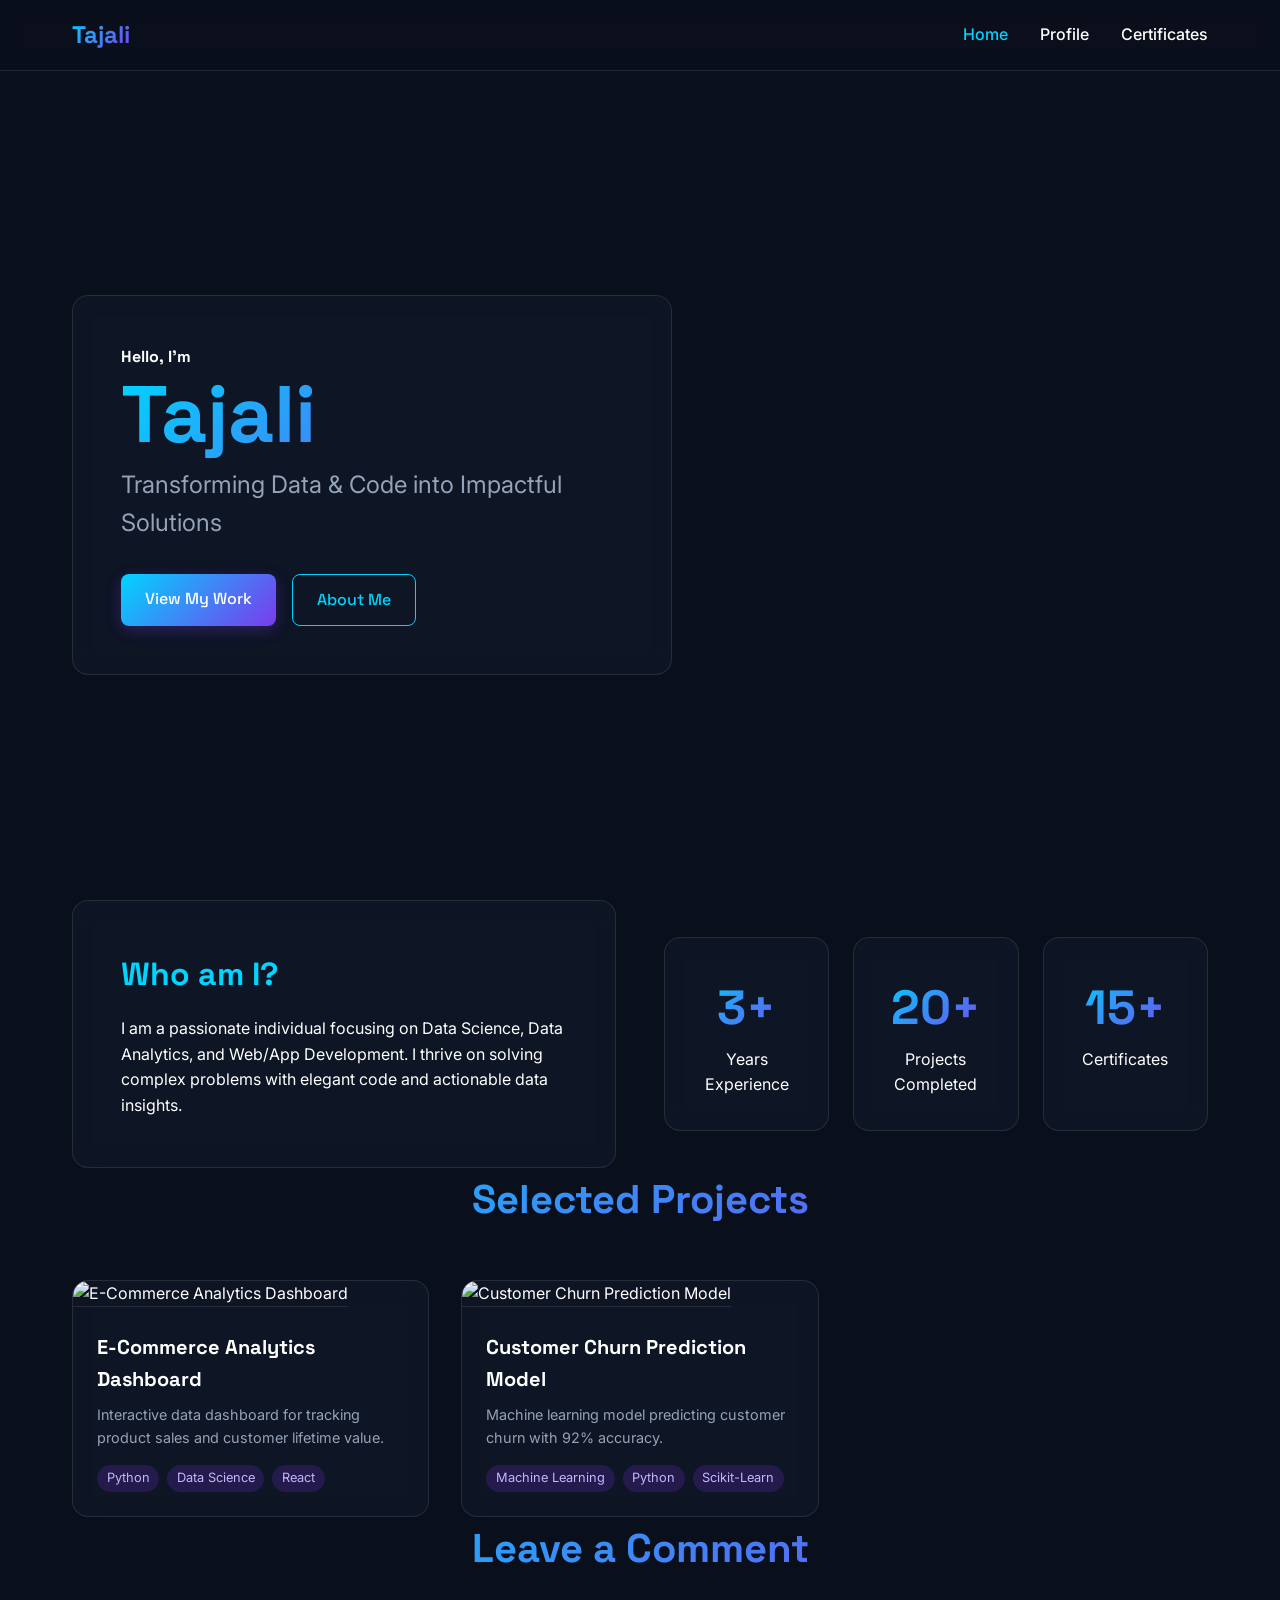
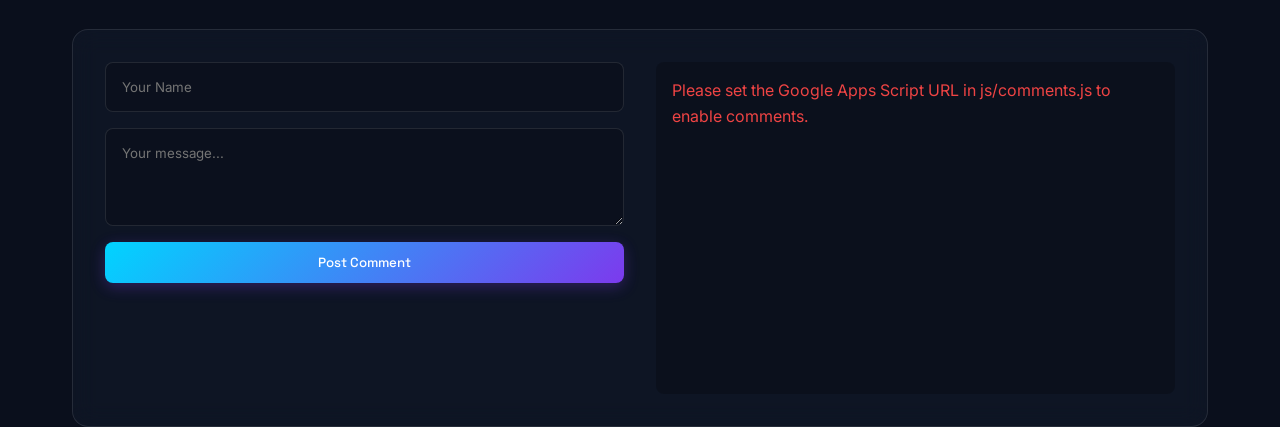
==== index.html @ 259b3aae "Initial commit: Blueprint web portofolio advance" ====
<!DOCTYPE html>
<html lang="en">
<head>
    <meta charset="UTF-8">
    <meta name="viewport" content="width=device-width, initial-scale=1.0">
    <title>Tajali | Portfolio</title>
    <!-- Three.js -->
    <script src="https://cdnjs.cloudflare.com/ajax/libs/three.js/r134/three.min.js"></script>
    <!-- Styles -->
    <link rel="stylesheet" href="css/style.css">
    <link rel="stylesheet" href="css/home.css">
</head>
<body>
    <!-- Background Canvas for Three.js -->
    <div id="webgl-container"></div>

    <header>
        <nav class="navbar container">
            <div class="logo">Tajali</div>
            <button class="menu-btn" id="menuBtn">☰</button>
            <ul class="nav-links" id="navLinks">
                <li><a href="index.html" class="active">Home</a></li>
                <li><a href="profile.html">Profile</a></li>
                <li><a href="certificate.html">Certificates</a></li>
            </ul>
        </nav>
    </header>

    <main>
        <!-- Hero Section -->
        <section id="hero" class="hero-section container">
            <div class="hero-content glass-panel">
                <h4>Hello, I'm</h4>
                <h1 class="hero-title">Tajali</h1>
                <p class="hero-subtitle">Transforming Data & Code into Impactful Solutions</p>
                <div class="hero-cta">
                    <a href="#projects" class="btn btn-primary">View My Work</a>
                    <a href="profile.html" class="btn btn-outline">About Me</a>
                </div>
            </div>
        </section>

        <!-- Summary Section -->
        <section id="summary" class="summary-section container">
            <div class="summary-grid">
                <div class="summary-text glass-panel">
                    <h2>Who am I?</h2>
                    <p>I am a passionate individual focusing on Data Science, Data Analytics, and Web/App Development. I thrive on solving complex problems with elegant code and actionable data insights.</p>
                </div>
                <div class="stats-container">
                    <div class="stat-card glass-panel">
                        <h3 class="stat-number">3+</h3>
                        <p>Years Experience</p>
                    </div>
                    <div class="stat-card glass-panel">
                        <h3 class="stat-number">20+</h3>
                        <p>Projects Completed</p>
                    </div>
                    <div class="stat-card glass-panel">
                        <h3 class="stat-number">15+</h3>
                        <p>Certificates</p>
                    </div>
                </div>
            </div>
        </section>

        <!-- Projects Section -->
        <section id="projects" class="projects-section container">
            <h2 class="section-title">Selected Projects</h2>
            <div class="projects-grid" id="projectsContainer">
                <!-- Projects will be rendered here by JS -->
            </div>
        </section>

        <!-- Comments Section -->
        <section id="comments" class="comments-section container">
            <h2 class="section-title">Leave a Comment</h2>
            <div class="comments-wrapper glass-panel">
                <div class="comments-form-container">
                    <form id="commentForm">
                        <input type="text" id="commentName" placeholder="Your Name" required>
                        <textarea id="commentMsg" placeholder="Your message..." rows="4" required></textarea>
                        <button type="submit" class="btn btn-primary" id="submitCommentBtn">Post Comment</button>
                    </form>
                </div>
                <div class="comments-list-container">
                    <div class="comments-list" id="commentsList">
                        <!-- Comments will be rendered here -->
                        <div class="loading-text">Loading comments...</div>
                    </div>
                </div>
            </div>
        </section>
    </main>

    <!-- Modal Template -->
    <div class="modal-overlay" id="projectModal">
        <div class="modal-content">
            <button class="modal-close" id="closeModal">&times;</button>
            <div class="modal-body" id="modalBody">
                <!-- Modal content rendered by JS -->
            </div>
        </div>
    </div>

    <!-- Scripts -->
    <script src="js/github-api.js"></script>
    <script src="js/app.js"></script>
    <script src="js/three-scene.js"></script>
    <script src="js/home.js"></script>
    <script src="js/comments.js"></script>
</body>
</html>
---- css/style.css ----
@import url('https://fonts.googleapis.com/css2?family=Inter:wght@300;400;500;600&family=Space+Grotesk:wght@500;700&display=swap');

:root {
    /* Colors */
    --bg-dark: #0a0f1c;
    --bg-card: rgba(18, 25, 43, 0.6);
    --bg-card-hover: rgba(28, 38, 65, 0.8);
    --accent-blue: #00d4ff;
    --accent-purple: #7c3aed;
    --text-primary: #ffffff;
    --text-secondary: #94a3b8;
    --border-color: rgba(255, 255, 255, 0.1);
    
    /* Gradients */
    --gradient-primary: linear-gradient(135deg, var(--accent-blue), var(--accent-purple));
    
    /* Typography */
    --font-heading: 'Space Grotesk', sans-serif;
    --font-body: 'Inter', sans-serif;
    
    /* Spacing */
    --space-sm: 0.5rem;
    --space-md: 1rem;
    --space-lg: 2rem;
    --space-xl: 4rem;
    
    /* Transitions */
    --transition-fast: 0.2s ease;
    --transition-normal: 0.3s ease;
}

* {
    margin: 0;
    padding: 0;
    box-sizing: border-box;
}

body {
    font-family: var(--font-body);
    background-color: var(--bg-dark);
    color: var(--text-primary);
    line-height: 1.6;
    overflow-x: hidden;
}

h1, h2, h3, h4, h5, h6 {
    font-family: var(--font-heading);
    color: var(--text-primary);
}

a {
    color: var(--accent-blue);
    text-decoration: none;
    transition: color var(--transition-fast);
}

a:hover {
    color: var(--accent-purple);
}

/* Glassmorphism Classes */
.glass-panel {
    background: var(--bg-card);
    backdrop-filter: blur(12px);
    -webkit-backdrop-filter: blur(12px);
    border: 1px solid var(--border-color);
    border-radius: 16px;
}

/* Base Layout */
.container {
    max-width: 1200px;
    margin: 0 auto;
    padding: 0 var(--space-lg);
}

/* Navbar */
header {
    position: fixed;
    top: 0;
    left: 0;
    width: 100%;
    z-index: 1000;
    background: rgba(10, 15, 28, 0.8);
    backdrop-filter: blur(10px);
    border-bottom: 1px solid var(--border-color);
}

.navbar {
    display: flex;
    justify-content: space-between;
    align-items: center;
    height: 70px;
}

.logo {
    font-family: var(--font-heading);
    font-size: 1.5rem;
    font-weight: 700;
    background: var(--gradient-primary);
    -webkit-background-clip: text;
    -webkit-text-fill-color: transparent;
}

.nav-links {
    display: flex;
    list-style: none;
    gap: var(--space-lg);
}

.nav-links a {
    color: var(--text-primary);
    font-weight: 500;
}

.nav-links a.active {
    color: var(--accent-blue);
}

/* Buttons */
.btn {
    display: inline-block;
    padding: 0.75rem 1.5rem;
    border-radius: 8px;
    font-family: var(--font-heading);
    font-weight: 500;
    cursor: pointer;
    transition: all var(--transition-normal);
    border: none;
    outline: none;
}

.btn-primary {
    background: var(--gradient-primary);
    color: white;
    box-shadow: 0 4px 15px rgba(124, 58, 237, 0.3);
}

.btn-primary:hover {
    box-shadow: 0 6px 20px rgba(0, 212, 255, 0.4);
    transform: translateY(-2px);
    color: white;
}

.btn-outline {
    background: transparent;
    border: 1px solid var(--accent-blue);
    color: var(--accent-blue);
}

.btn-outline:hover {
    background: rgba(0, 212, 255, 0.1);
    color: var(--accent-blue);
}

/* Modal Popup */
.modal-overlay {
    position: fixed;
    top: 0;
    left: 0;
    width: 100%;
    height: 100%;
    background: rgba(0, 0, 0, 0.8);
    backdrop-filter: blur(5px);
    z-index: 2000;
    display: flex;
    justify-content: center;
    align-items: center;
    opacity: 0;
    visibility: hidden;
    transition: all var(--transition-normal);
}

.modal-overlay.active {
    opacity: 1;
    visibility: visible;
}

.modal-content {
    background: var(--bg-card);
    border: 1px solid var(--border-color);
    border-radius: 16px;
    width: 90%;
    max-width: 900px;
    max-height: 90vh;
    overflow-y: auto;
    position: relative;
    transform: translateY(20px);
    transition: transform var(--transition-normal);
}

.modal-overlay.active .modal-content {
    transform: translateY(0);
}

.modal-close {
    position: absolute;
    top: 1rem;
    right: 1rem;
    background: transparent;
    border: none;
    color: var(--text-primary);
    font-size: 1.5rem;
    cursor: pointer;
    z-index: 10;
}

/* Background canvas */
#webgl-container {
    position: fixed;
    top: 0;
    left: 0;
    width: 100%;
    height: 100%;
    z-index: -1;
}

/* Utility constraints */
section {
    padding: 6rem 0;
}

.section-title {
    font-size: 2.5rem;
    margin-bottom: 3rem;
    text-align: center;
    background: var(--gradient-primary);
    -webkit-background-clip: text;
    -webkit-text-fill-color: transparent;
}

/* Responsive Navbar */
.menu-btn {
    display: none;
    cursor: pointer;
    background: none;
    border: none;
    color: white;
    font-size: 1.5rem;
}

@media (max-width: 768px) {
    .menu-btn {
        display: block;
    }
    
    .nav-links {
        position: fixed;
        top: 70px;
        left: -100%;
        width: 100%;
        height: calc(100vh - 70px);
        background: var(--bg-dark);
        flex-direction: column;
        align-items: center;
        justify-content: center;
        transition: left 0.3s ease;
    }
    
    .nav-links.active {
        left: 0;
    }
}
---- css/home.css ----
/* Hero Section */
.hero-section {
    height: 100vh;
    display: flex;
    align-items: center;
    position: relative;
    padding-top: 70px;
}

.hero-content {
    max-width: 600px;
    padding: 3rem;
    animation: slideUp 1s ease forwards;
}

.hero-title {
    font-size: 5rem;
    background: var(--gradient-primary);
    -webkit-background-clip: text;
    -webkit-text-fill-color: transparent;
    margin-bottom: 0.5rem;
    line-height: 1.1;
}

.hero-subtitle {
    font-size: 1.5rem;
    color: var(--text-secondary);
    margin-bottom: 2rem;
}

.hero-cta {
    display: flex;
    gap: 1rem;
}

@keyframes slideUp {
    from { opacity: 0; transform: translateY(30px); }
    to { opacity: 1; transform: translateY(0); }
}

/* Summary Section */
.summary-grid {
    display: grid;
    grid-template-columns: 1fr 1fr;
    gap: 3rem;
    align-items: center;
}

.summary-text {
    padding: 3rem;
}

.summary-text h2 {
    font-size: 2rem;
    margin-bottom: 1rem;
    color: var(--accent-blue);
}

.stats-container {
    display: grid;
    grid-template-columns: repeat(auto-fit, minmax(150px, 1fr));
    gap: 1.5rem;
}

.stat-card {
    padding: 2rem;
    text-align: center;
    transition: transform var(--transition-normal);
}

.stat-card:hover {
    transform: translateY(-10px);
    box-shadow: 0 10px 30px rgba(0, 212, 255, 0.1);
}

.stat-number {
    font-size: 3rem;
    background: var(--gradient-primary);
    -webkit-background-clip: text;
    -webkit-text-fill-color: transparent;
}

/* Projects Grid */
.projects-grid {
    display: grid;
    grid-template-columns: repeat(auto-fill, minmax(300px, 1fr));
    gap: 2rem;
}

.project-card {
    cursor: pointer;
    overflow: hidden;
    transition: transform var(--transition-normal);
}

.project-card:hover {
    transform: translateY(-10px);
    border-color: var(--accent-blue);
}

.project-img {
    width: 100%;
    height: 200px;
    object-fit: cover;
    border-bottom: 1px solid var(--border-color);
}

.project-info {
    padding: 1.5rem;
}

.project-info h3 {
    margin-bottom: 0.5rem;
    font-size: 1.25rem;
}

.project-tags {
    display: flex;
    gap: 0.5rem;
    flex-wrap: wrap;
    margin-top: 1rem;
}

.tag {
    font-size: 0.8rem;
    background: rgba(124, 58, 237, 0.2);
    color: #c4b5fd;
    padding: 0.2rem 0.6rem;
    border-radius: 20px;
}

/* Comments Section */
.comments-wrapper {
    display: grid;
    grid-template-columns: 1fr 1fr;
    gap: 2rem;
    padding: 2rem;
}

#commentForm {
    display: flex;
    flex-direction: column;
    gap: 1rem;
}

#commentForm input, #commentForm textarea {
    width: 100%;
    background: rgba(0,0,0,0.2);
    border: 1px solid var(--border-color);
    border-radius: 8px;
    padding: 1rem;
    color: var(--text-primary);
    font-family: inherit;
    transition: border-color var(--transition-fast);
}

#commentForm input:focus, #commentForm textarea:focus {
    outline: none;
    border-color: var(--accent-blue);
}

.comments-list-container {
    background: rgba(0,0,0,0.2);
    border-radius: 8px;
    padding: 1rem;
}

.comments-list {
    height: 300px;
    overflow-y: auto;
    padding-right: 0.5rem;
    display: flex;
    flex-direction: column;
    gap: 1rem;
}

/* Custom Scrollbar */
.comments-list::-webkit-scrollbar { width: 6px; }
.comments-list::-webkit-scrollbar-track { background: transparent; }
.comments-list::-webkit-scrollbar-thumb { background: var(--accent-purple); border-radius: 10px; }

.comment-item {
    background: var(--bg-card);
    padding: 1rem;
    border-radius: 8px;
    border-left: 3px solid var(--accent-blue);
    animation: fadeIn 0.5s ease;
}

@keyframes fadeIn {
    from { opacity: 0; transform: translateX(20px); }
    to { opacity: 1; transform: translateX(0); }
}

.comment-header {
    display: flex;
    justify-content: space-between;
    align-items: center;
    margin-bottom: 0.5rem;
}

.comment-name {
    font-weight: 600;
    color: var(--accent-blue);
}

.comment-time {
    font-size: 0.8rem;
    color: var(--text-secondary);
}

/* Modal specific styles */
.modal-body-split {
    display: grid;
    grid-template-columns: 1fr 1fr;
    gap: 0;
}

.modal-media {
    width: 100%;
    height: 100%;
    min-height: 300px;
    object-fit: cover;
}

.modal-info {
    padding: 2rem;
    display: flex;
    flex-direction: column;
}

.modal-info h2 {
    font-size: 2rem;
    margin-bottom: 1rem;
    color: var(--accent-blue);
}

.modal-desc {
    color: var(--text-secondary);
    margin-bottom: 2rem;
    flex-grow: 1;
}

.modal-links {
    margin-top: auto;
    padding-top: 1rem;
    border-top: 1px solid var(--border-color);
    display: flex;
    gap: 1rem;
}

@media (max-width: 768px) {
    .summary-grid, .comments-wrapper, .modal-body-split {
        grid-template-columns: 1fr;
    }
    .hero-title { font-size: 3.5rem; }
}
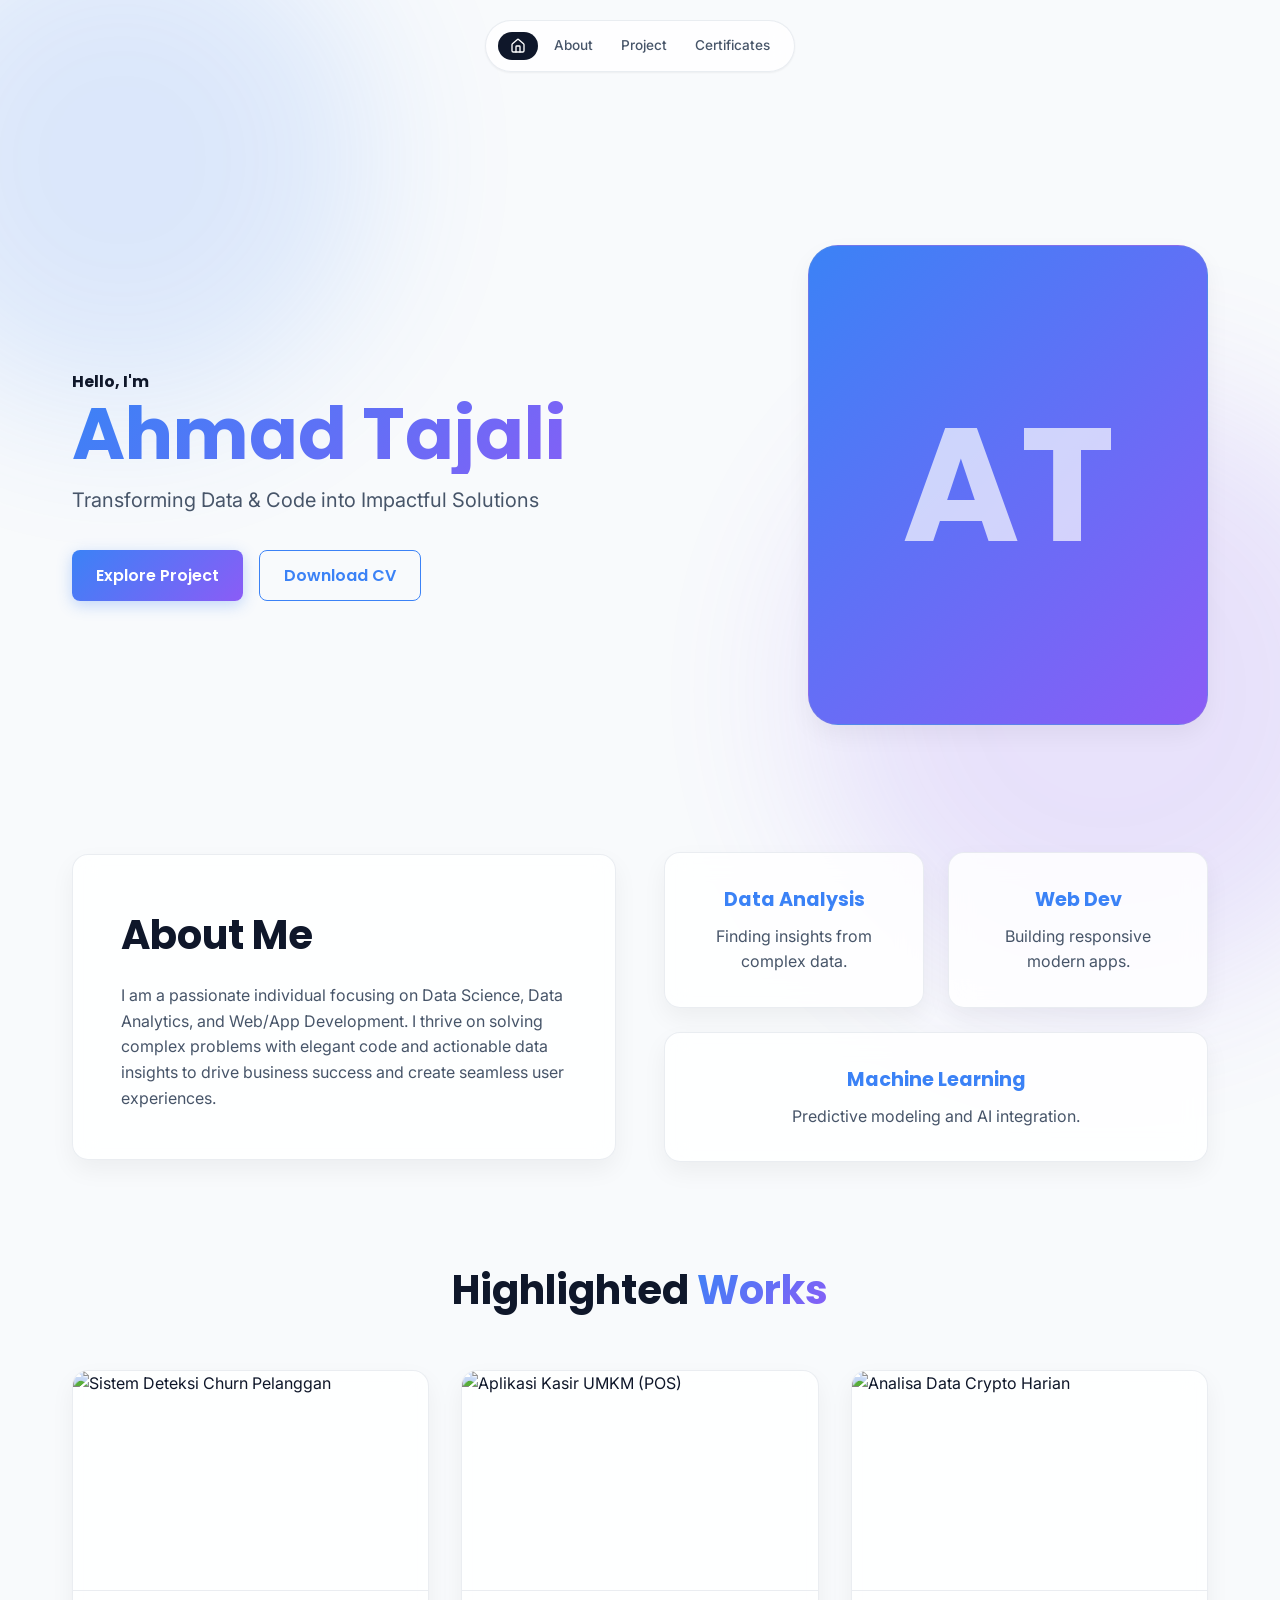
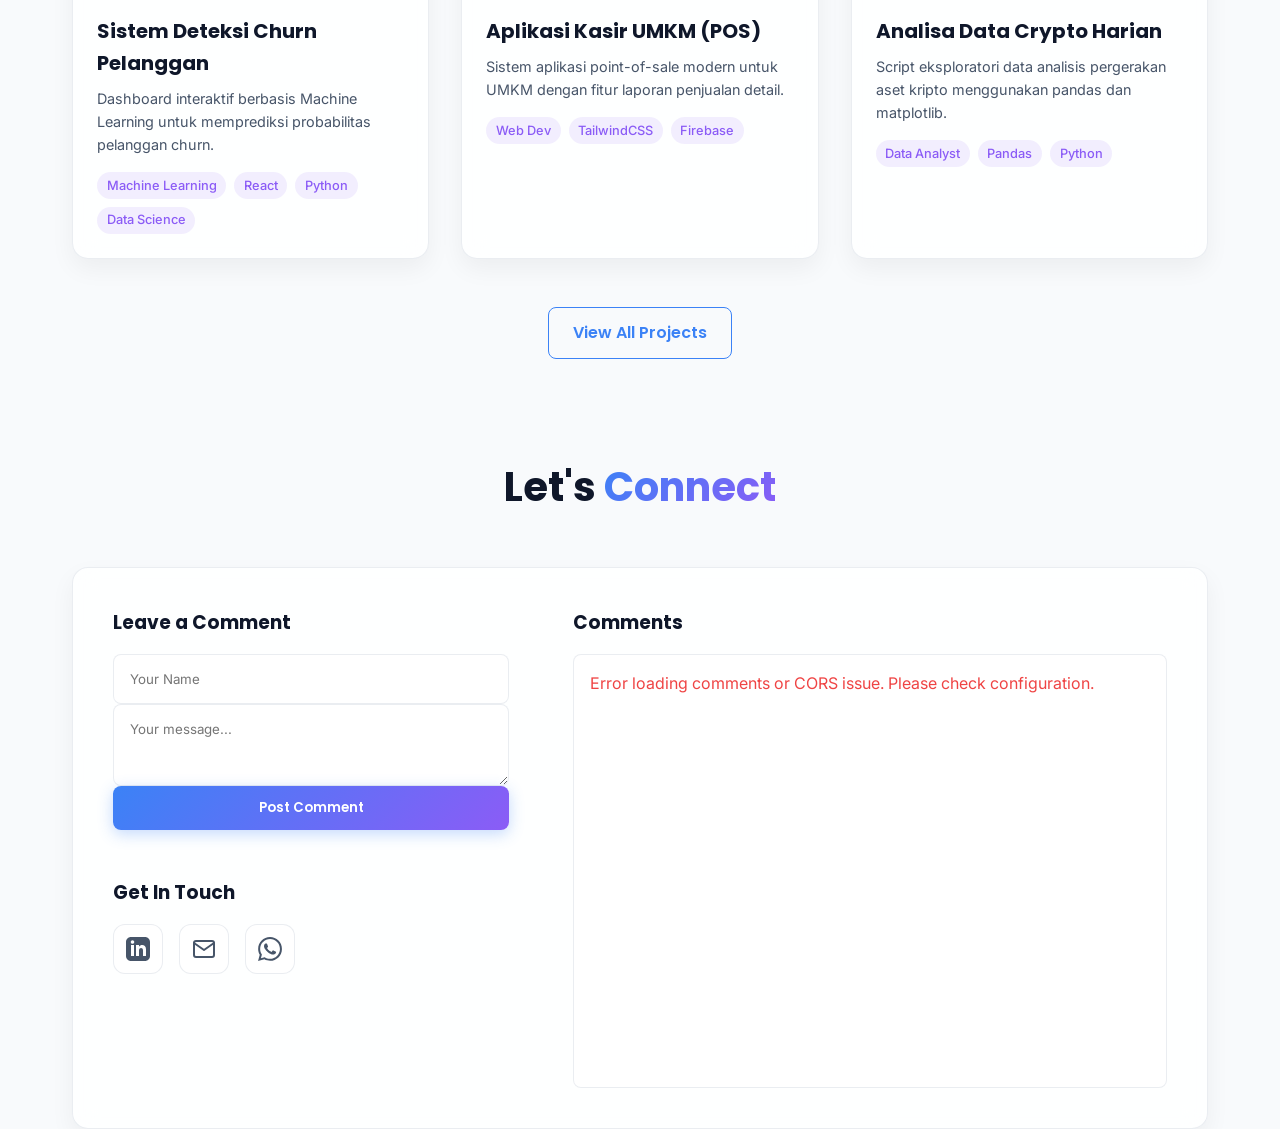
==== commit 184c2a85: "Fix merge" ====
--- a/index.html
+++ b/index.html
@@ -3,90 +3,119 @@
 <head>
     <meta charset="UTF-8">
     <meta name="viewport" content="width=device-width, initial-scale=1.0">
-    <title>Tajali | Portfolio</title>
-    <!-- Three.js -->
-    <script src="https://cdnjs.cloudflare.com/ajax/libs/three.js/r134/three.min.js"></script>
+    <title>Ahmad Tajali | Portfolio</title>
     <!-- Styles -->
     <link rel="stylesheet" href="css/style.css">
     <link rel="stylesheet" href="css/home.css">
 </head>
 <body>
-    <!-- Background Canvas for Three.js -->
-    <div id="webgl-container"></div>
+    <!-- Soft Background Ornaments -->
+    <div class="bg-ornament bg-ornament-1"></div>
+    <div class="bg-ornament bg-ornament-2"></div>
 
-    <header>
-        <nav class="navbar container">
-            <div class="logo">Tajali</div>
-            <button class="menu-btn" id="menuBtn">☰</button>
-            <ul class="nav-links" id="navLinks">
-                <li><a href="index.html" class="active">Home</a></li>
-                <li><a href="profile.html">Profile</a></li>
-                <li><a href="certificate.html">Certificates</a></li>
-            </ul>
+    <div class="floating-nav-container">
+        <nav class="floating-nav">
+            <a href="index.html" aria-label="Home" class="active">
+                <svg xmlns="http://www.w3.org/2000/svg" width="24" height="24" viewBox="0 0 24 24" fill="none" stroke="currentColor" stroke-width="2" stroke-linecap="round" stroke-linejoin="round"><path d="M15 21v-8a1 1 0 0 0-1-1h-4a1 1 0 0 0-1 1v8"></path><path d="M3 10a2 2 0 0 1 .709-1.528l7-5.999a2 2 0 0 1 2.582 0l7 5.999A2 2 0 0 1 21 10v9a2 2 0 0 1-2 2H5a2 2 0 0 1-2-2z"></path></svg>
+            </a>
+            <a href="profile.html">About</a>
+            <a href="projects.html">Project</a>
+            <a href="certificate.html">Certificates</a>
         </nav>
-    </header>
+    </div>
 
     <main>
         <!-- Hero Section -->
         <section id="hero" class="hero-section container">
-            <div class="hero-content glass-panel">
+            <div class="hero-content">
                 <h4>Hello, I'm</h4>
-                <h1 class="hero-title">Tajali</h1>
+                <h1 class="hero-title">Ahmad Tajali</h1>
                 <p class="hero-subtitle">Transforming Data & Code into Impactful Solutions</p>
                 <div class="hero-cta">
-                    <a href="#projects" class="btn btn-primary">View My Work</a>
-                    <a href="profile.html" class="btn btn-outline">About Me</a>
+                    <a href="projects.html" class="btn btn-primary">Explore Project</a>
+                    <a href="content/CV%20-%20Ahmad%20Tajali%202026.pdf" download class="btn btn-outline">Download CV</a>
+                </div>
+            </div>
+            <div class="hero-image-container">
+                <div class="hero-image-placeholder glass-panel">
+                    <!-- Right now it's a dummy placeholder as no image provided -->
+                    <div class="dummy-avatar">AT</div>
                 </div>
             </div>
         </section>
 
-        <!-- Summary Section -->
-        <section id="summary" class="summary-section container">
+        <!-- About & What I Offer (Summary Section) -->
+        <section id="summary" class="summary-section container" style="margin-top: -3rem;">
             <div class="summary-grid">
                 <div class="summary-text glass-panel">
-                    <h2>Who am I?</h2>
-                    <p>I am a passionate individual focusing on Data Science, Data Analytics, and Web/App Development. I thrive on solving complex problems with elegant code and actionable data insights.</p>
+                    <h2>About Me</h2>
+                    <p>I am a passionate individual focusing on Data Science, Data Analytics, and Web/App Development. I thrive on solving complex problems with elegant code and actionable data insights to drive business success and create seamless user experiences.</p>
                 </div>
-                <div class="stats-container">
+                <div class="services-container">
                     <div class="stat-card glass-panel">
-                        <h3 class="stat-number">3+</h3>
-                        <p>Years Experience</p>
+                        <h3>Data Analysis</h3>
+                        <p>Finding insights from complex data.</p>
                     </div>
                     <div class="stat-card glass-panel">
-                        <h3 class="stat-number">20+</h3>
-                        <p>Projects Completed</p>
+                        <h3>Web Dev</h3>
+                        <p>Building responsive modern apps.</p>
                     </div>
                     <div class="stat-card glass-panel">
-                        <h3 class="stat-number">15+</h3>
-                        <p>Certificates</p>
+                        <h3>Machine Learning</h3>
+                        <p>Predictive modeling and AI integration.</p>
                     </div>
                 </div>
             </div>
         </section>
 
-        <!-- Projects Section -->
-        <section id="projects" class="projects-section container">
-            <h2 class="section-title">Selected Projects</h2>
+        <!-- Highlighted Projects Section -->
+        <section id="highlighted-projects" class="projects-section container">
+            <h2 class="section-title">Highlighted <span>Works</span></h2>
             <div class="projects-grid" id="projectsContainer">
-                <!-- Projects will be rendered here by JS -->
+                <!-- Top 3 Projects will be rendered here by JS -->
+            </div>
+            <div style="text-align: center; margin-top: 3rem;">
+                <a href="projects.html" class="btn btn-outline">View All Projects</a>
             </div>
         </section>
 
-        <!-- Comments Section -->
-        <section id="comments" class="comments-section container">
-            <h2 class="section-title">Leave a Comment</h2>
-            <div class="comments-wrapper glass-panel">
-                <div class="comments-form-container">
-                    <form id="commentForm">
-                        <input type="text" id="commentName" placeholder="Your Name" required>
-                        <textarea id="commentMsg" placeholder="Your message..." rows="4" required></textarea>
-                        <button type="submit" class="btn btn-primary" id="submitCommentBtn">Post Comment</button>
-                    </form>
+        <!-- Comments & Contact Section -->
+        <section id="contact" class="comments-section container">
+            <h2 class="section-title">Let's <span>Connect</span></h2>
+            <div class="interactive-panel glass-panel" style="padding: 2.5rem;">
+                <div class="panel-left">
+                    <div class="comments-form-container">
+                        <h3 style="margin-bottom: 1rem;">Leave a Comment</h3>
+                        <form id="commentForm">
+                            <input type="text" id="commentName" placeholder="Your Name" required>
+                            <textarea id="commentMsg" placeholder="Your message..." rows="3" required></textarea>
+                            <button type="submit" class="btn btn-primary" id="submitCommentBtn">Post Comment</button>
+                        </form>
+                    </div>
+                    
+                    <div class="get-in-touch">
+                        <h3 style="margin-bottom: 1rem;">Get In Touch</h3>
+                        <div class="social-icons">
+                            <a href="https://www.linkedin.com/in/ahmadtajali/" target="_blank" title="LinkedIn" class="social-icon">
+                                <svg xmlns="http://www.w3.org/2000/svg" width="24" height="24" viewBox="0 0 24 24" fill="currentColor"><path d="M19 0h-14c-2.761 0-5 2.239-5 5v14c0 2.761 2.239 5 5 5h14c2.762 0 5-2.239 5-5v-14c0-2.761-2.238-5-5-5zm-11 19h-3v-11h3v11zm-1.5-12.268c-.966 0-1.75-.79-1.75-1.764s.784-1.764 1.75-1.764 1.75.79 1.75 1.764-.783 1.764-1.75 1.764zm13.5 12.268h-3v-5.604c0-3.368-4-3.113-4 0v5.604h-3v-11h3v1.765c1.396-2.586 7-2.777 7 2.476v6.759z"/></svg>
+                            </a>
+                            <a href="mailto:tajali.work@gmail.com" title="Email" class="social-icon">
+                                <svg xmlns="http://www.w3.org/2000/svg" width="24" height="24" viewBox="0 0 24 24" fill="none" stroke="currentColor" stroke-width="2" stroke-linecap="round" stroke-linejoin="round"><path d="M4 4h16c1.1 0 2 .9 2 2v12c0 1.1-.9 2-2 2H4c-1.1 0-2-.9-2-2V6c0-1.1.9-2 2-2z"></path><polyline points="22,6 12,13 2,6"></polyline></svg>
+                            </a>
+                            <a href="https://wa.me/6287737469104" target="_blank" title="WhatsApp" class="social-icon">
+                                <svg xmlns="http://www.w3.org/2000/svg" width="24" height="24" viewBox="0 0 24 24" fill="currentColor"><path d="M.057 24l1.687-6.163c-1.041-1.804-1.588-3.849-1.587-5.946.003-6.556 5.338-11.891 11.893-11.891 3.181.001 6.167 1.24 8.413 3.488 2.245 2.248 3.481 5.236 3.48 8.414-.003 6.557-5.338 11.892-11.893 11.892-1.99-.001-3.951-.5-5.688-1.448l-6.305 1.654zm6.597-3.807c1.676.995 3.276 1.591 5.392 1.592 5.448 0 9.886-4.434 9.889-9.885.002-5.462-4.415-9.89-9.881-9.892-5.452 0-9.887 4.434-9.889 9.884-.001 2.225.651 3.891 1.746 5.634l-.999 3.648 3.742-.981zm11.387-5.464c-.074-.124-.272-.198-.57-.347-.297-.149-1.758-.868-2.031-.967-.272-.099-.47-.149-.669.149-.198.297-.768.967-.941 1.165-.173.198-.347.223-.644.074-.297-.149-1.255-.462-2.39-1.475-.883-.788-1.48-1.761-1.653-2.059-.173-.297-.018-.458.13-.606.134-.133.297-.347.446-.521.151-.172.2-.296.3-.495.099-.198.05-.372-.025-.521-.075-.148-.669-1.611-.916-2.206-.242-.579-.487-.501-.669-.51l-.57-.01c-.198 0-.52.074-.792.347-.272.297-1.04 1.016-1.04 2.479 0 1.462 1.065 2.876 1.213 3.074.149.198 2.095 3.2 5.076 4.487.709.306 1.263.489 1.694.626.712.226 1.36.194 1.872.118.571-.085 1.758-.719 2.006-1.413.248-.695.248-1.29.173-1.414z"/></svg>
+                            </a>
+                        </div>
+                    </div>
                 </div>
-                <div class="comments-list-container">
-                    <div class="comments-list" id="commentsList">
-                        <!-- Comments will be rendered here -->
-                        <div class="loading-text">Loading comments...</div>
+                
+                <div class="panel-right">
+                    <h3 style="margin-bottom: 1rem;">Comments</h3>
+                    <div class="comments-list-container">
+                        <div class="comments-list" id="commentsList" style="height: 400px;">
+                            <!-- Comments will be rendered here -->
+                            <div class="loading-text">Loading comments...</div>
+                        </div>
                     </div>
                 </div>
             </div>
@@ -106,7 +135,6 @@
     <!-- Scripts -->
     <script src="js/github-api.js"></script>
     <script src="js/app.js"></script>
-    <script src="js/three-scene.js"></script>
     <script src="js/home.js"></script>
     <script src="js/comments.js"></script>
 </body>
--- a/css/style.css
+++ b/css/style.css
@@ -1,21 +1,22 @@
-@import url('https://fonts.googleapis.com/css2?family=Inter:wght@300;400;500;600&family=Space+Grotesk:wght@500;700&display=swap');
+@import url('https://fonts.googleapis.com/css2?family=Inter:wght@300;400;500;600&family=Poppins:wght@500;600;700&display=swap');
 
 :root {
-    /* Colors */
-    --bg-dark: #0a0f1c;
-    --bg-card: rgba(18, 25, 43, 0.6);
-    --bg-card-hover: rgba(28, 38, 65, 0.8);
-    --accent-blue: #00d4ff;
-    --accent-purple: #7c3aed;
-    --text-primary: #ffffff;
-    --text-secondary: #94a3b8;
-    --border-color: rgba(255, 255, 255, 0.1);
+    /* Colors - Light Theme */
+    --bg-main: #f8fafc;
+    --bg-card: rgba(255, 255, 255, 0.85);
+    --bg-card-hover: rgba(255, 255, 255, 1);
+    --accent-blue: #3b82f6;
+    --accent-blue-hover: #2563eb;
+    --accent-purple: #8b5cf6;
+    --text-primary: #0f172a;
+    --text-secondary: #475569;
+    --border-color: rgba(148, 163, 184, 0.2);
     
     /* Gradients */
     --gradient-primary: linear-gradient(135deg, var(--accent-blue), var(--accent-purple));
     
     /* Typography */
-    --font-heading: 'Space Grotesk', sans-serif;
+    --font-heading: 'Poppins', sans-serif;
     --font-body: 'Inter', sans-serif;
     
     /* Spacing */
@@ -25,8 +26,11 @@
     --space-xl: 4rem;
     
     /* Transitions */
-    --transition-fast: 0.2s ease;
-    --transition-normal: 0.3s ease;
+    --transition-fast: 0.2s ease-in-out;
+    --transition-normal: 0.3s ease-in-out;
+    
+    /* Shadow */
+    --shadow-soft: 0 10px 25px rgba(0,0,0,0.05);
 }
 
 * {
@@ -37,15 +41,48 @@
 
 body {
     font-family: var(--font-body);
-    background-color: var(--bg-dark);
+    background-color: var(--bg-main);
     color: var(--text-primary);
     line-height: 1.6;
     overflow-x: hidden;
+    position: relative;
+    min-height: 100vh;
+}
+
+/* Background Soft Ornaments */
+.bg-ornament {
+    position: fixed;
+    border-radius: 50%;
+    filter: blur(80px);
+    z-index: -1;
+    opacity: 0.5;
+}
+
+.bg-ornament-1 {
+    top: -10%;
+    left: -10%;
+    width: 500px;
+    height: 500px;
+    background: var(--accent-blue);
+    opacity: 0.15;
+}
+
+.bg-ornament-2 {
+    bottom: -10%;
+    right: -10%;
+    width: 600px;
+    height: 600px;
+    background: var(--accent-purple);
+    opacity: 0.15;
 }
 
 h1, h2, h3, h4, h5, h6 {
     font-family: var(--font-heading);
     color: var(--text-primary);
+}
+
+p {
+    color: var(--text-secondary);
 }
 
 a {
@@ -55,16 +92,23 @@
 }
 
 a:hover {
-    color: var(--accent-purple);
-}
-
-/* Glassmorphism Classes */
+    color: var(--accent-blue-hover);
+}
+
+/* Glassmorphism/Card Classes */
 .glass-panel {
     background: var(--bg-card);
     backdrop-filter: blur(12px);
     -webkit-backdrop-filter: blur(12px);
     border: 1px solid var(--border-color);
     border-radius: 16px;
+    box-shadow: var(--shadow-soft);
+    transition: all var(--transition-normal);
+}
+
+.glass-panel:hover {
+    background: var(--bg-card-hover);
+    transform: translateY(-2px);
 }
 
 /* Base Layout */
@@ -74,83 +118,97 @@
     padding: 0 var(--space-lg);
 }
 
-/* Navbar */
-header {
+/* Floating Navbar */
+.floating-nav-container {
     position: fixed;
-    top: 0;
-    left: 0;
-    width: 100%;
+    top: 20px;
+    left: 50%;
+    transform: translateX(-50%);
     z-index: 1000;
-    background: rgba(10, 15, 28, 0.8);
-    backdrop-filter: blur(10px);
-    border-bottom: 1px solid var(--border-color);
-}
-
-.navbar {
+    pointer-events: none;
+}
+
+.floating-nav {
     display: flex;
-    justify-content: space-between;
     align-items: center;
-    height: 70px;
-}
-
-.logo {
-    font-family: var(--font-heading);
-    font-size: 1.5rem;
-    font-weight: 700;
-    background: var(--gradient-primary);
-    -webkit-background-clip: text;
-    -webkit-text-fill-color: transparent;
-}
-
-.nav-links {
+    gap: 0.25rem;
+    background: rgba(255, 255, 255, 0.8);
+    backdrop-filter: blur(12px);
+    -webkit-backdrop-filter: blur(12px);
+    border: 1px solid var(--border-color);
+    border-radius: 9999px;
+    padding: 0.5rem 0.75rem;
+    box-shadow: 0 1px 2px rgba(0,0,0,0.05);
+    pointer-events: auto;
+}
+
+.floating-nav a {
     display: flex;
-    list-style: none;
-    gap: var(--space-lg);
-}
-
-.nav-links a {
-    color: var(--text-primary);
+    align-items: center;
+    gap: 0.375rem;
+    padding: 0.375rem 0.75rem;
+    border-radius: 9999px;
+    font-size: 0.85rem;
     font-weight: 500;
-}
-
-.nav-links a.active {
-    color: var(--accent-blue);
+    transition: all var(--transition-fast);
+    color: var(--text-secondary);
+}
+
+.floating-nav a:hover {
+    color: var(--text-primary);
+}
+
+.floating-nav a.active {
+    background: var(--text-primary);
+    color: #ffffff;
+}
+
+.floating-nav a.active:hover {
+    color: #ffffff;
+}
+
+.floating-nav svg {
+    width: 16px;
+    height: 16px;
 }
 
 /* Buttons */
 .btn {
-    display: inline-block;
+    display: inline-flex;
+    align-items: center;
+    justify-content: center;
     padding: 0.75rem 1.5rem;
     border-radius: 8px;
     font-family: var(--font-heading);
-    font-weight: 500;
+    font-weight: 600;
     cursor: pointer;
     transition: all var(--transition-normal);
     border: none;
     outline: none;
+    gap: 0.5rem;
 }
 
 .btn-primary {
     background: var(--gradient-primary);
     color: white;
-    box-shadow: 0 4px 15px rgba(124, 58, 237, 0.3);
+    box-shadow: 0 4px 15px rgba(59, 130, 246, 0.3);
 }
 
 .btn-primary:hover {
-    box-shadow: 0 6px 20px rgba(0, 212, 255, 0.4);
+    box-shadow: 0 6px 20px rgba(59, 130, 246, 0.4);
     transform: translateY(-2px);
     color: white;
 }
 
 .btn-outline {
     background: transparent;
-    border: 1px solid var(--accent-blue);
+    border: 1.5px solid var(--accent-blue);
     color: var(--accent-blue);
 }
 
 .btn-outline:hover {
-    background: rgba(0, 212, 255, 0.1);
-    color: var(--accent-blue);
+    background: rgba(59, 130, 246, 0.05);
+    color: var(--accent-blue-hover);
 }
 
 /* Modal Popup */
@@ -160,7 +218,7 @@
     left: 0;
     width: 100%;
     height: 100%;
-    background: rgba(0, 0, 0, 0.8);
+    background: rgba(15, 23, 42, 0.4);
     backdrop-filter: blur(5px);
     z-index: 2000;
     display: flex;
@@ -177,7 +235,7 @@
 }
 
 .modal-content {
-    background: var(--bg-card);
+    background: var(--bg-main);
     border: 1px solid var(--border-color);
     border-radius: 16px;
     width: 90%;
@@ -187,6 +245,7 @@
     position: relative;
     transform: translateY(20px);
     transition: transform var(--transition-normal);
+    box-shadow: 0 25px 50px -12px rgba(0, 0, 0, 0.25);
 }
 
 .modal-overlay.active .modal-content {
@@ -196,23 +255,19 @@
 .modal-close {
     position: absolute;
     top: 1rem;
-    right: 1rem;
+    right: 1.5rem;
     background: transparent;
     border: none;
     color: var(--text-primary);
-    font-size: 1.5rem;
+    font-size: 2rem;
     cursor: pointer;
     z-index: 10;
-}
-
-/* Background canvas */
-#webgl-container {
-    position: fixed;
-    top: 0;
-    left: 0;
-    width: 100%;
-    height: 100%;
-    z-index: -1;
+    transition: transform 0.2s;
+}
+
+.modal-close:hover {
+    transform: scale(1.1);
+    color: var(--accent-blue);
 }
 
 /* Utility constraints */
@@ -224,40 +279,27 @@
     font-size: 2.5rem;
     margin-bottom: 3rem;
     text-align: center;
+    color: var(--text-primary);
+}
+
+.section-title span {
     background: var(--gradient-primary);
     -webkit-background-clip: text;
     -webkit-text-fill-color: transparent;
 }
 
-/* Responsive Navbar */
-.menu-btn {
-    display: none;
-    cursor: pointer;
-    background: none;
-    border: none;
-    color: white;
-    font-size: 1.5rem;
-}
-
+/* Removed old Responsive Navbar */
 @media (max-width: 768px) {
-    .menu-btn {
-        display: block;
+    section {
+        padding: 4rem 0;
     }
-    
-    .nav-links {
-        position: fixed;
-        top: 70px;
-        left: -100%;
-        width: 100%;
-        height: calc(100vh - 70px);
-        background: var(--bg-dark);
-        flex-direction: column;
-        align-items: center;
-        justify-content: center;
-        transition: left 0.3s ease;
+
+    .section-title {
+        font-size: 2rem;
+        margin-bottom: 2rem;
     }
     
-    .nav-links.active {
-        left: 0;
+    .container {
+        padding: 0 var(--space-md);
     }
 }
--- a/css/home.css
+++ b/css/home.css
@@ -1,41 +1,92 @@
 /* Hero Section */
 .hero-section {
-    height: 100vh;
+    min-height: 100vh;
     display: flex;
     align-items: center;
     position: relative;
     padding-top: 70px;
 }
 
+.projects-section {
+    padding-top: 2rem;
+    margin-top: 4rem;
+}
+
+.comments-section {
+    padding-top: 2rem;
+    margin-top: 4rem;
+}
+
+.hero-section > .container {
+    display: flex;
+    align-items: center;
+    justify-content: space-between;
+    width: 100%;
+}
+
 .hero-content {
+    flex: 1;
     max-width: 600px;
-    padding: 3rem;
+    padding: 2rem 0;
     animation: slideUp 1s ease forwards;
 }
 
 .hero-title {
-    font-size: 5rem;
+    font-size: 4.5rem;
     background: var(--gradient-primary);
     -webkit-background-clip: text;
     -webkit-text-fill-color: transparent;
     margin-bottom: 0.5rem;
     line-height: 1.1;
+    font-weight: 700;
 }
 
 .hero-subtitle {
-    font-size: 1.5rem;
+    font-size: 1.25rem;
     color: var(--text-secondary);
     margin-bottom: 2rem;
+    line-height: 1.8;
 }
 
 .hero-cta {
     display: flex;
     gap: 1rem;
+}
+
+.hero-image-container {
+    flex: 1;
+    display: flex;
+    justify-content: flex-end;
+    align-items: center;
+    animation: fadeIn 1.2s ease forwards;
+}
+
+.hero-image-placeholder {
+    width: 400px;
+    height: 480px;
+    display: flex;
+    align-items: center;
+    justify-content: center;
+    border-radius: 30px;
+    background: var(--gradient-primary);
+    position: relative;
+    overflow: hidden;
+}
+
+.dummy-avatar {
+    font-size: 10rem;
+    font-family: var(--font-heading);
+    font-weight: 700;
+    color: rgba(255,255,255,0.7);
 }
 
 @keyframes slideUp {
     from { opacity: 0; transform: translateY(30px); }
     to { opacity: 1; transform: translateY(0); }
+}
+@keyframes fadeIn {
+    from { opacity: 0; }
+    to { opacity: 1; }
 }
 
 /* Summary Section */
@@ -51,33 +102,30 @@
 }
 
 .summary-text h2 {
-    font-size: 2rem;
+    font-size: 2.5rem;
     margin-bottom: 1rem;
-    color: var(--accent-blue);
-}
-
-.stats-container {
+    color: var(--text-primary);
+}
+
+.services-container {
     display: grid;
-    grid-template-columns: repeat(auto-fit, minmax(150px, 1fr));
+    grid-template-columns: repeat(2, 1fr);
     gap: 1.5rem;
+}
+
+.stat-card:last-child:not(:nth-child(even)) {
+    grid-column: span 2;
 }
 
 .stat-card {
     padding: 2rem;
     text-align: center;
-    transition: transform var(--transition-normal);
-}
-
-.stat-card:hover {
-    transform: translateY(-10px);
-    box-shadow: 0 10px 30px rgba(0, 212, 255, 0.1);
-}
-
-.stat-number {
-    font-size: 3rem;
-    background: var(--gradient-primary);
-    -webkit-background-clip: text;
-    -webkit-text-fill-color: transparent;
+}
+
+.stat-card h3 {
+    font-size: 1.2rem;
+    color: var(--accent-blue);
+    margin-bottom: 0.5rem;
 }
 
 /* Projects Grid */
@@ -90,23 +138,20 @@
 .project-card {
     cursor: pointer;
     overflow: hidden;
-    transition: transform var(--transition-normal);
-}
-
-.project-card:hover {
-    transform: translateY(-10px);
-    border-color: var(--accent-blue);
+    display: flex;
+    flex-direction: column;
 }
 
 .project-img {
     width: 100%;
-    height: 200px;
+    height: 220px;
     object-fit: cover;
     border-bottom: 1px solid var(--border-color);
 }
 
 .project-info {
     padding: 1.5rem;
+    flex-grow: 1;
 }
 
 .project-info h3 {
@@ -123,29 +168,65 @@
 
 .tag {
     font-size: 0.8rem;
-    background: rgba(124, 58, 237, 0.2);
-    color: #c4b5fd;
+    background: rgba(139, 92, 246, 0.1);
+    color: var(--accent-purple);
     padding: 0.2rem 0.6rem;
     border-radius: 20px;
-}
-
-/* Comments Section */
-.comments-wrapper {
+    font-weight: 500;
+}
+
+/* Contact / Comments Grid */
+.interactive-panel {
     display: grid;
-    grid-template-columns: 1fr 1fr;
-    gap: 2rem;
-    padding: 2rem;
+    grid-template-columns: 1fr 1.5fr;
+    gap: 4rem;
+}
+
+.panel-left {
+    display: flex;
+    flex-direction: column;
+    gap: 3rem;
+}
+
+.get-in-touch .social-icons {
+    display: flex;
+    gap: 1rem;
+}
+
+.social-icon {
+    width: 50px;
+    height: 50px;
+    display: flex;
+    align-items: center;
+    justify-content: center;
+    background: #fff;
+    border: 1px solid var(--border-color);
+    border-radius: 12px;
+    color: var(--text-secondary);
+    transition: all var(--transition-fast);
+}
+
+.social-icon:hover {
+    background: var(--accent-blue);
+    color: white;
+    transform: translateY(-5px);
+    box-shadow: 0 10px 20px rgba(59, 130, 246, 0.2);
+}
+
+.panel-right {
+    display: flex;
+    flex-direction: column;
+    height: 100%;
 }
 
 #commentForm {
     display: flex;
     flex-direction: column;
-    gap: 1rem;
 }
 
 #commentForm input, #commentForm textarea {
     width: 100%;
-    background: rgba(0,0,0,0.2);
+    background: rgba(255,255,255,0.5);
     border: 1px solid var(--border-color);
     border-radius: 8px;
     padding: 1rem;
@@ -157,12 +238,14 @@
 #commentForm input:focus, #commentForm textarea:focus {
     outline: none;
     border-color: var(--accent-blue);
+    background: #fff;
 }
 
 .comments-list-container {
-    background: rgba(0,0,0,0.2);
+    background: rgba(255,255,255,0.4);
     border-radius: 8px;
     padding: 1rem;
+    border: 1px solid var(--border-color);
 }
 
 .comments-list {
@@ -177,19 +260,15 @@
 /* Custom Scrollbar */
 .comments-list::-webkit-scrollbar { width: 6px; }
 .comments-list::-webkit-scrollbar-track { background: transparent; }
-.comments-list::-webkit-scrollbar-thumb { background: var(--accent-purple); border-radius: 10px; }
+.comments-list::-webkit-scrollbar-thumb { background: var(--border-color); border-radius: 10px; }
 
 .comment-item {
-    background: var(--bg-card);
+    background: #fff;
     padding: 1rem;
     border-radius: 8px;
-    border-left: 3px solid var(--accent-blue);
+    border-left: 4px solid var(--accent-blue);
+    box-shadow: var(--shadow-soft);
     animation: fadeIn 0.5s ease;
-}
-
-@keyframes fadeIn {
-    from { opacity: 0; transform: translateX(20px); }
-    to { opacity: 1; transform: translateX(0); }
 }
 
 .comment-header {
@@ -201,7 +280,7 @@
 
 .comment-name {
     font-weight: 600;
-    color: var(--accent-blue);
+    color: var(--text-primary);
 }
 
 .comment-time {
@@ -209,49 +288,48 @@
     color: var(--text-secondary);
 }
 
-/* Modal specific styles */
-.modal-body-split {
-    display: grid;
-    grid-template-columns: 1fr 1fr;
-    gap: 0;
-}
-
-.modal-media {
-    width: 100%;
-    height: 100%;
-    min-height: 300px;
-    object-fit: cover;
-}
-
-.modal-info {
-    padding: 2rem;
-    display: flex;
-    flex-direction: column;
-}
-
-.modal-info h2 {
-    font-size: 2rem;
-    margin-bottom: 1rem;
-    color: var(--accent-blue);
-}
-
-.modal-desc {
-    color: var(--text-secondary);
-    margin-bottom: 2rem;
-    flex-grow: 1;
-}
-
-.modal-links {
-    margin-top: auto;
-    padding-top: 1rem;
-    border-top: 1px solid var(--border-color);
-    display: flex;
-    gap: 1rem;
-}
-
-@media (max-width: 768px) {
-    .summary-grid, .comments-wrapper, .modal-body-split {
+@media (max-width: 900px) {
+    .hero-section {
+        min-height: auto;
+        padding-top: 120px;
+        padding-bottom: 3rem;
+    }
+    .hero-section > .container {
+        flex-direction: column;
+        text-align: center;
+    }
+    .hero-cta {
+        justify-content: center;
+    }
+    .hero-image-container {
+        display: none;
+    }
+    .summary-grid {
         grid-template-columns: 1fr;
-    }
-    .hero-title { font-size: 3.5rem; }
-}
+        gap: 2rem;
+    }
+    .services-container {
+        grid-template-columns: 1fr;
+    }
+    .stat-card:last-child:not(:nth-child(even)) {
+        grid-column: span 1;
+    }
+    .interactive-panel {
+        display: flex;
+        flex-direction: column;
+        gap: 2.5rem;
+    }
+    .panel-left {
+        display: contents;
+    }
+    .comments-form-container {
+        order: 1;
+    }
+    .panel-right {
+        order: 2;
+    }
+    .get-in-touch {
+        order: 3;
+    }
+    .hero-title { font-size: 3rem; }
+}
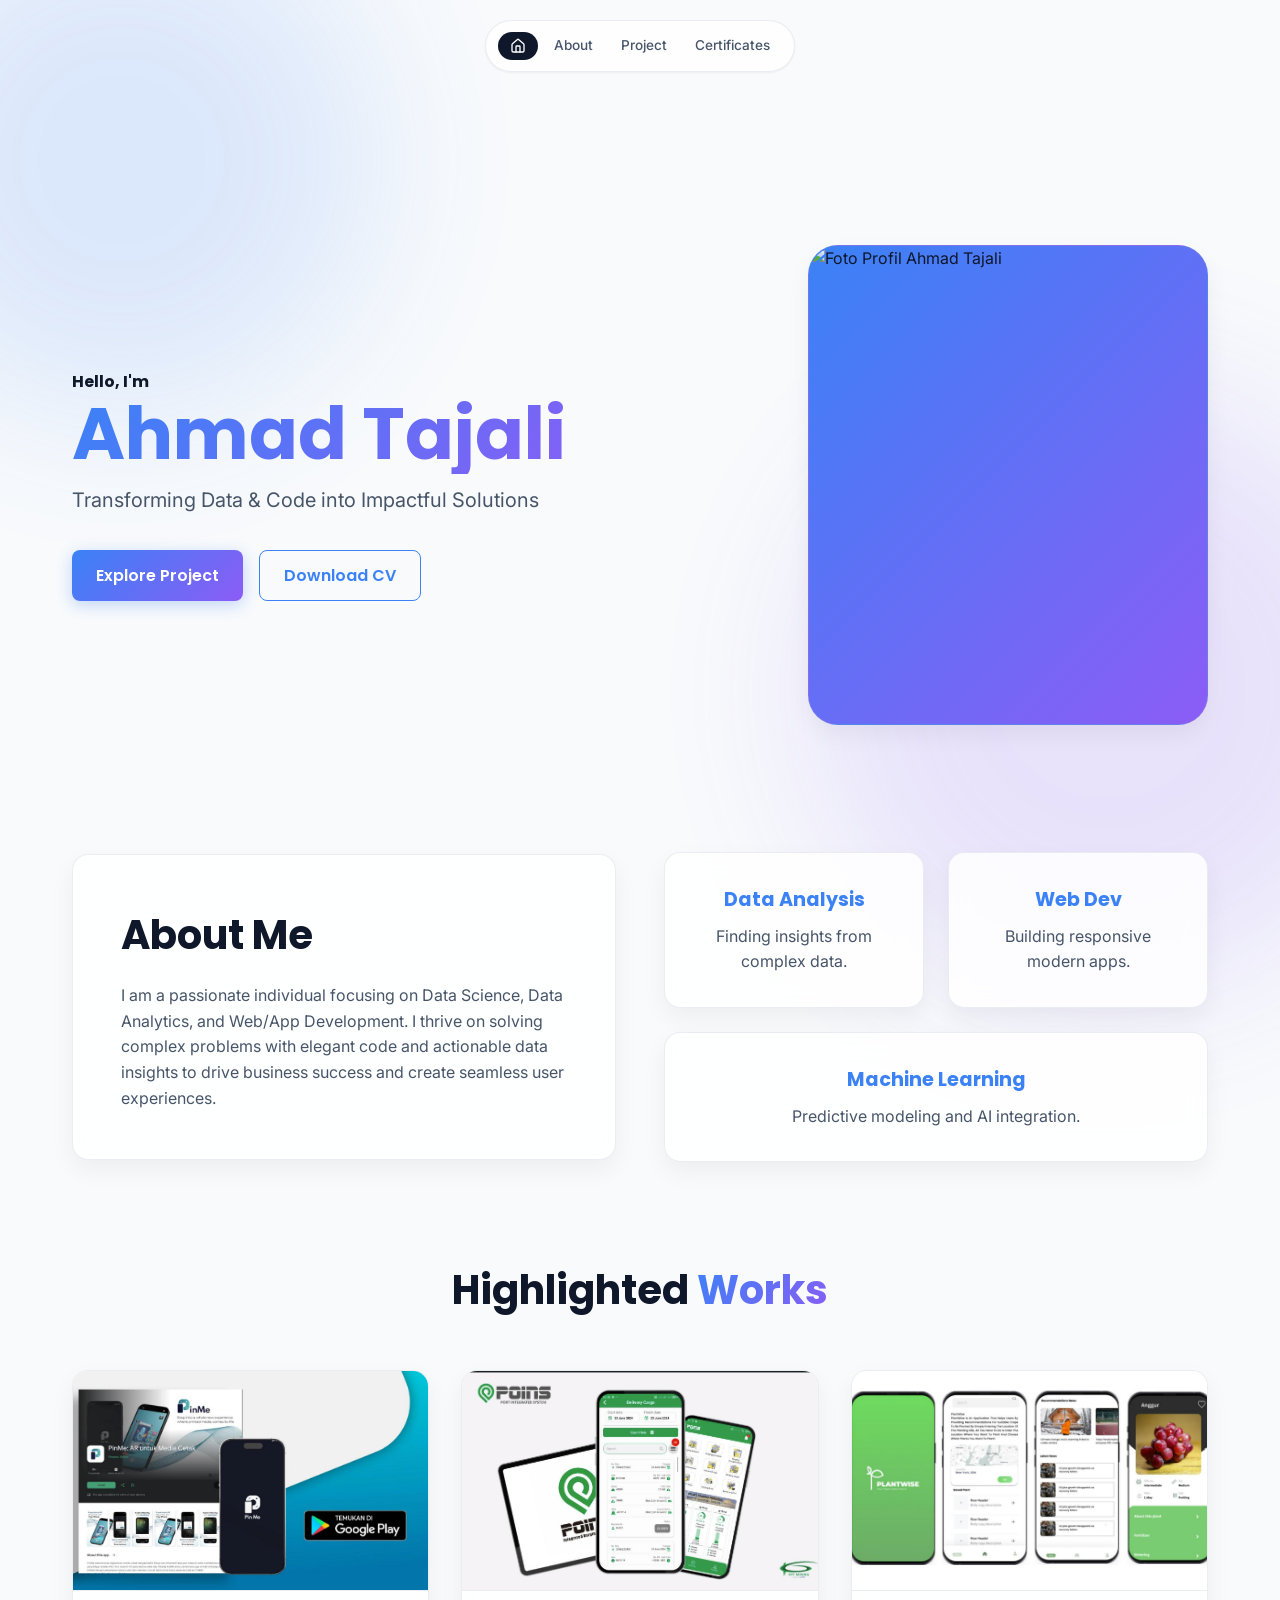
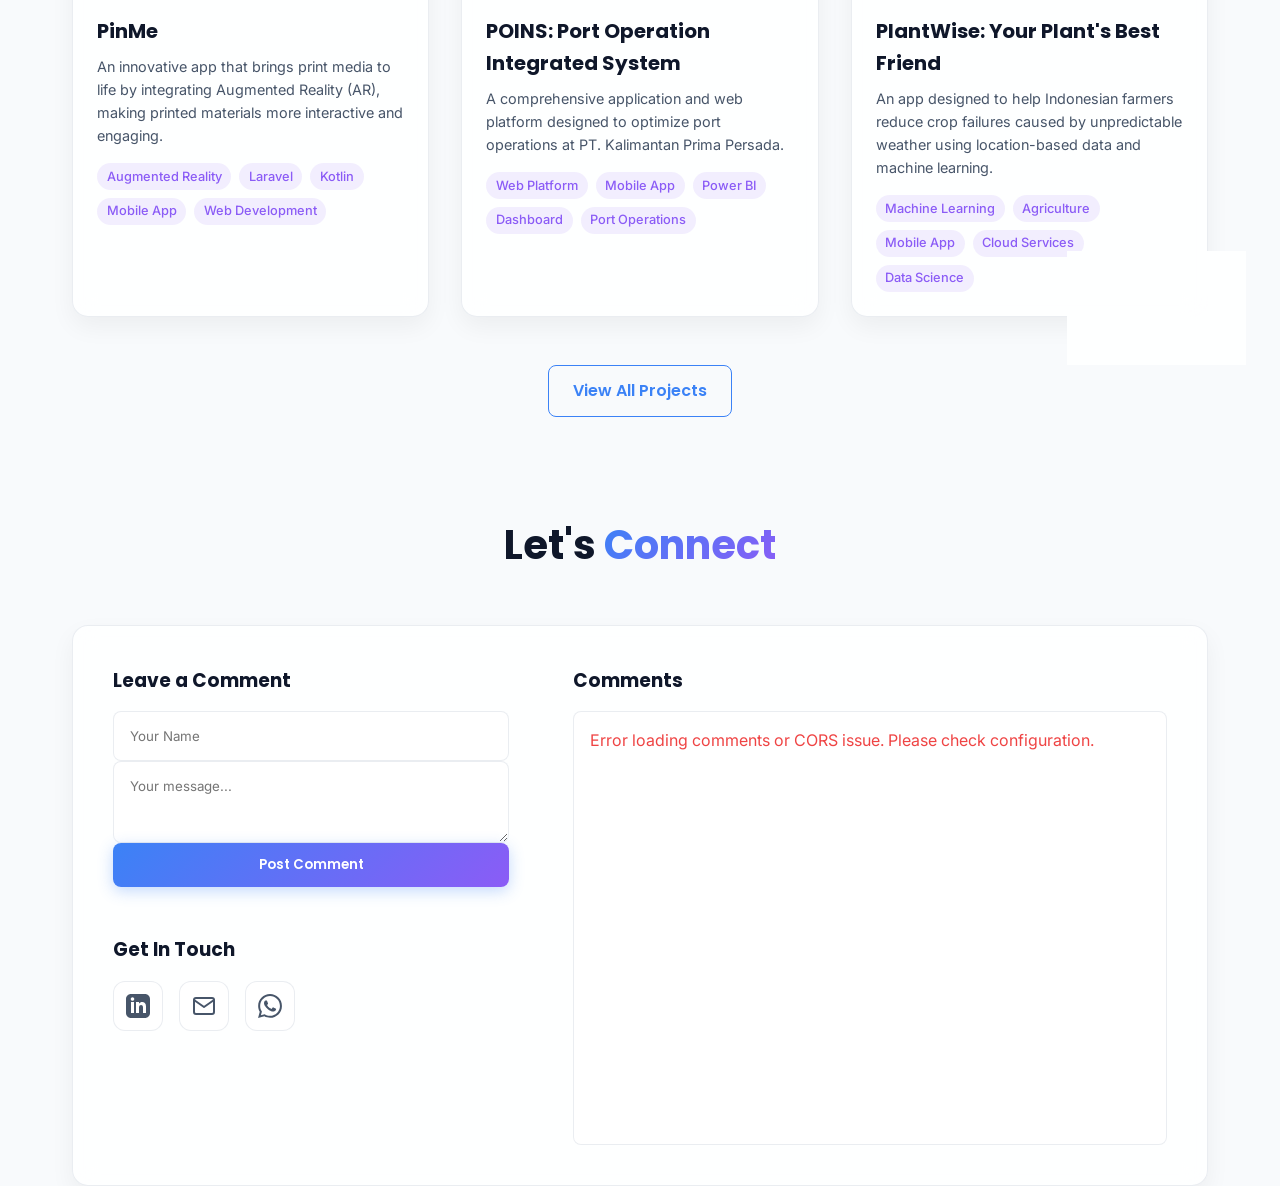
==== commit fb6c5ffc: "Update index.html" ====
--- a/index.html
+++ b/index.html
@@ -38,8 +38,7 @@
             </div>
             <div class="hero-image-container">
                 <div class="hero-image-placeholder glass-panel">
-                    <!-- Right now it's a dummy placeholder as no image provided -->
-                    <div class="dummy-avatar">AT</div>
+                    <img src="/img/Kemeja 2.png" alt="Foto Profil Ahmad Tajali" style="width: 100%; height: 100%; object-fit: cover; border-radius: inherit;">
                 </div>
             </div>
         </section>
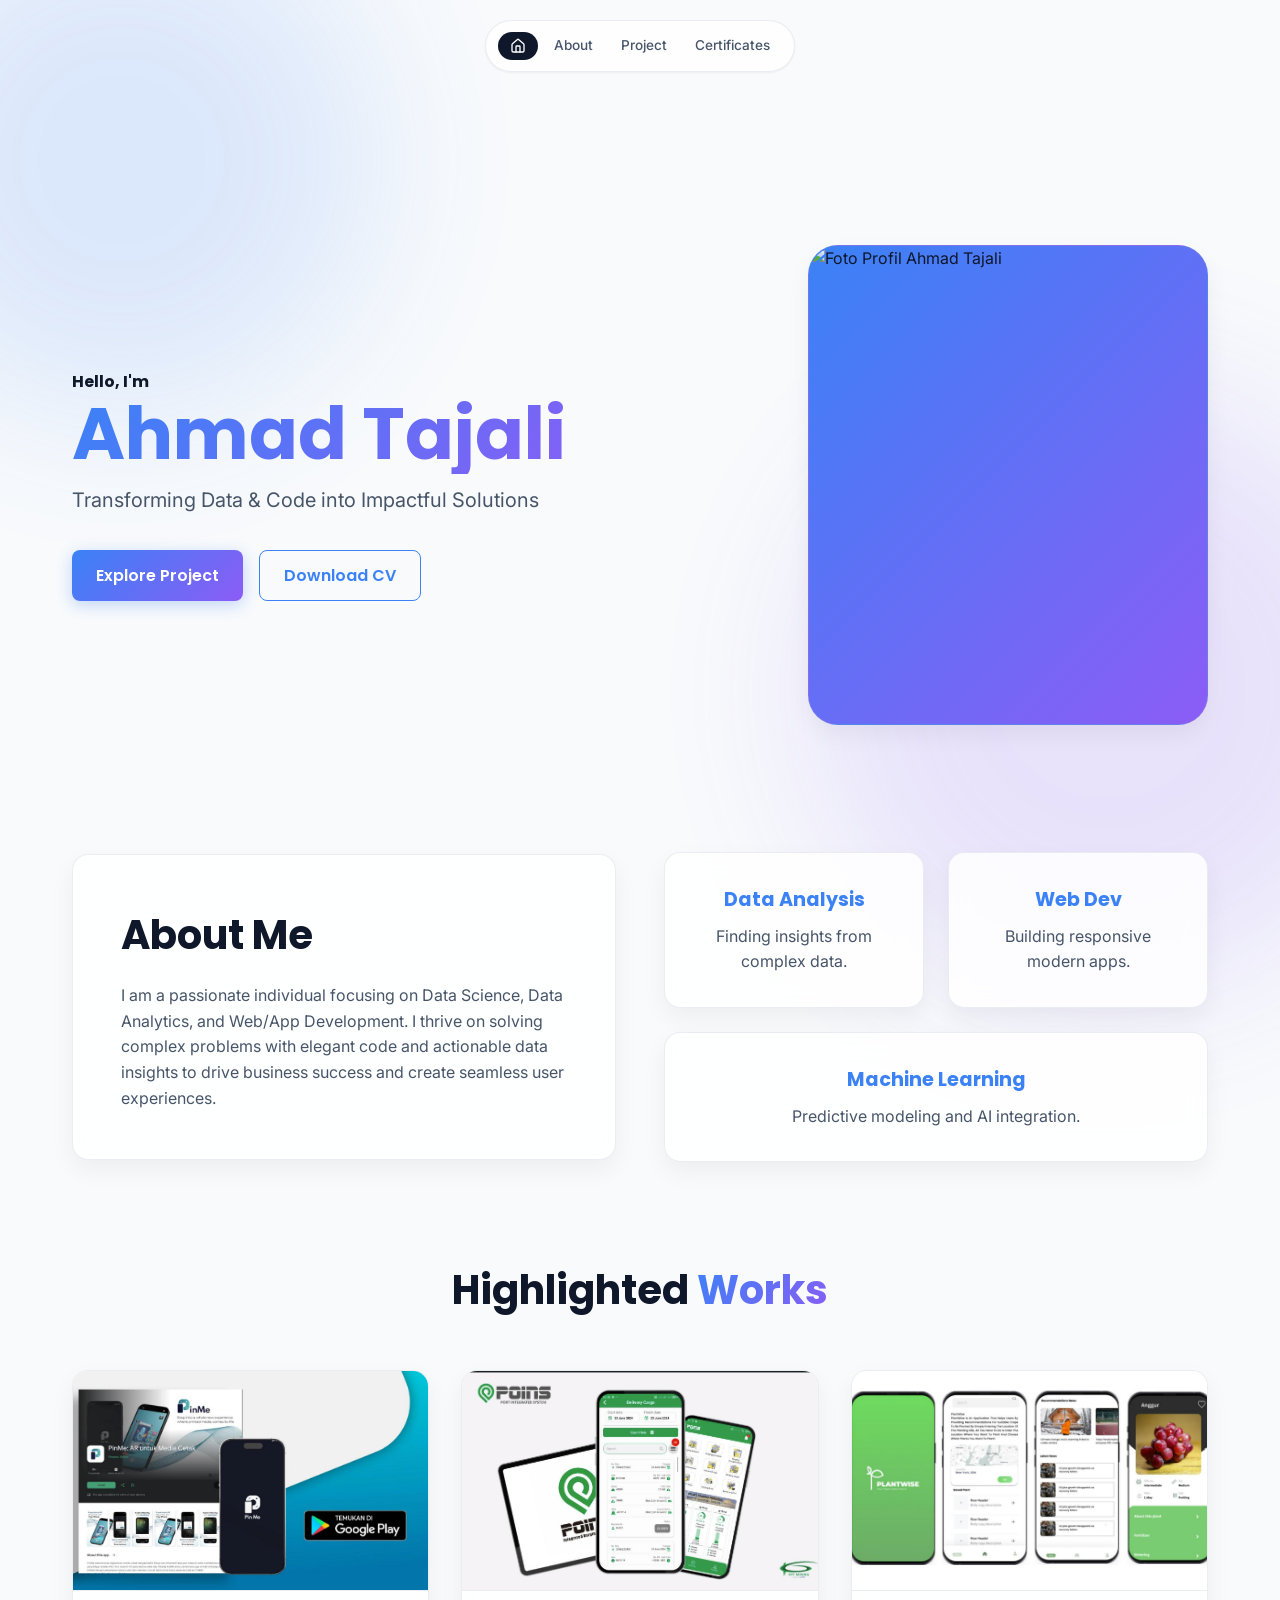
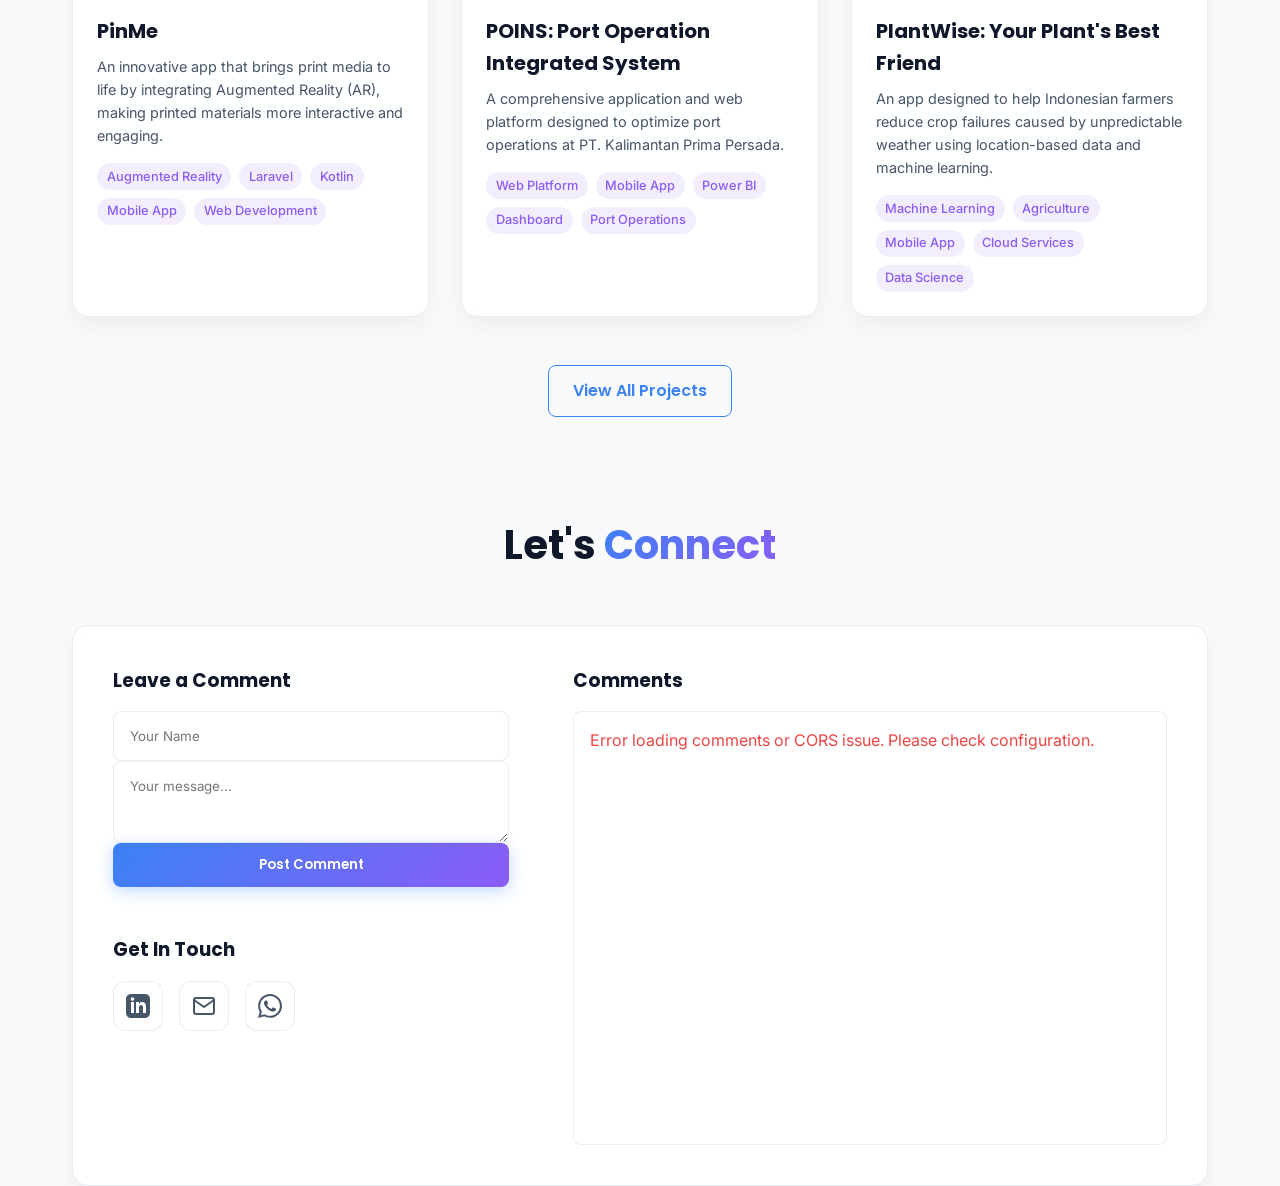
==== commit 7354bfbf: "Update index.html" ====
--- a/index.html
+++ b/index.html
@@ -38,7 +38,7 @@
             </div>
             <div class="hero-image-container">
                 <div class="hero-image-placeholder glass-panel">
-                    <img src="/img/Kemeja 2.png" alt="Foto Profil Ahmad Tajali" style="width: 100%; height: 100%; object-fit: cover; border-radius: inherit;">
+                    <img src="content/img/Kemeja 2.png" alt="Foto Profil Ahmad Tajali" style="width: 100%; height: 100%; object-fit: cover; border-radius: inherit;">
                 </div>
             </div>
         </section>
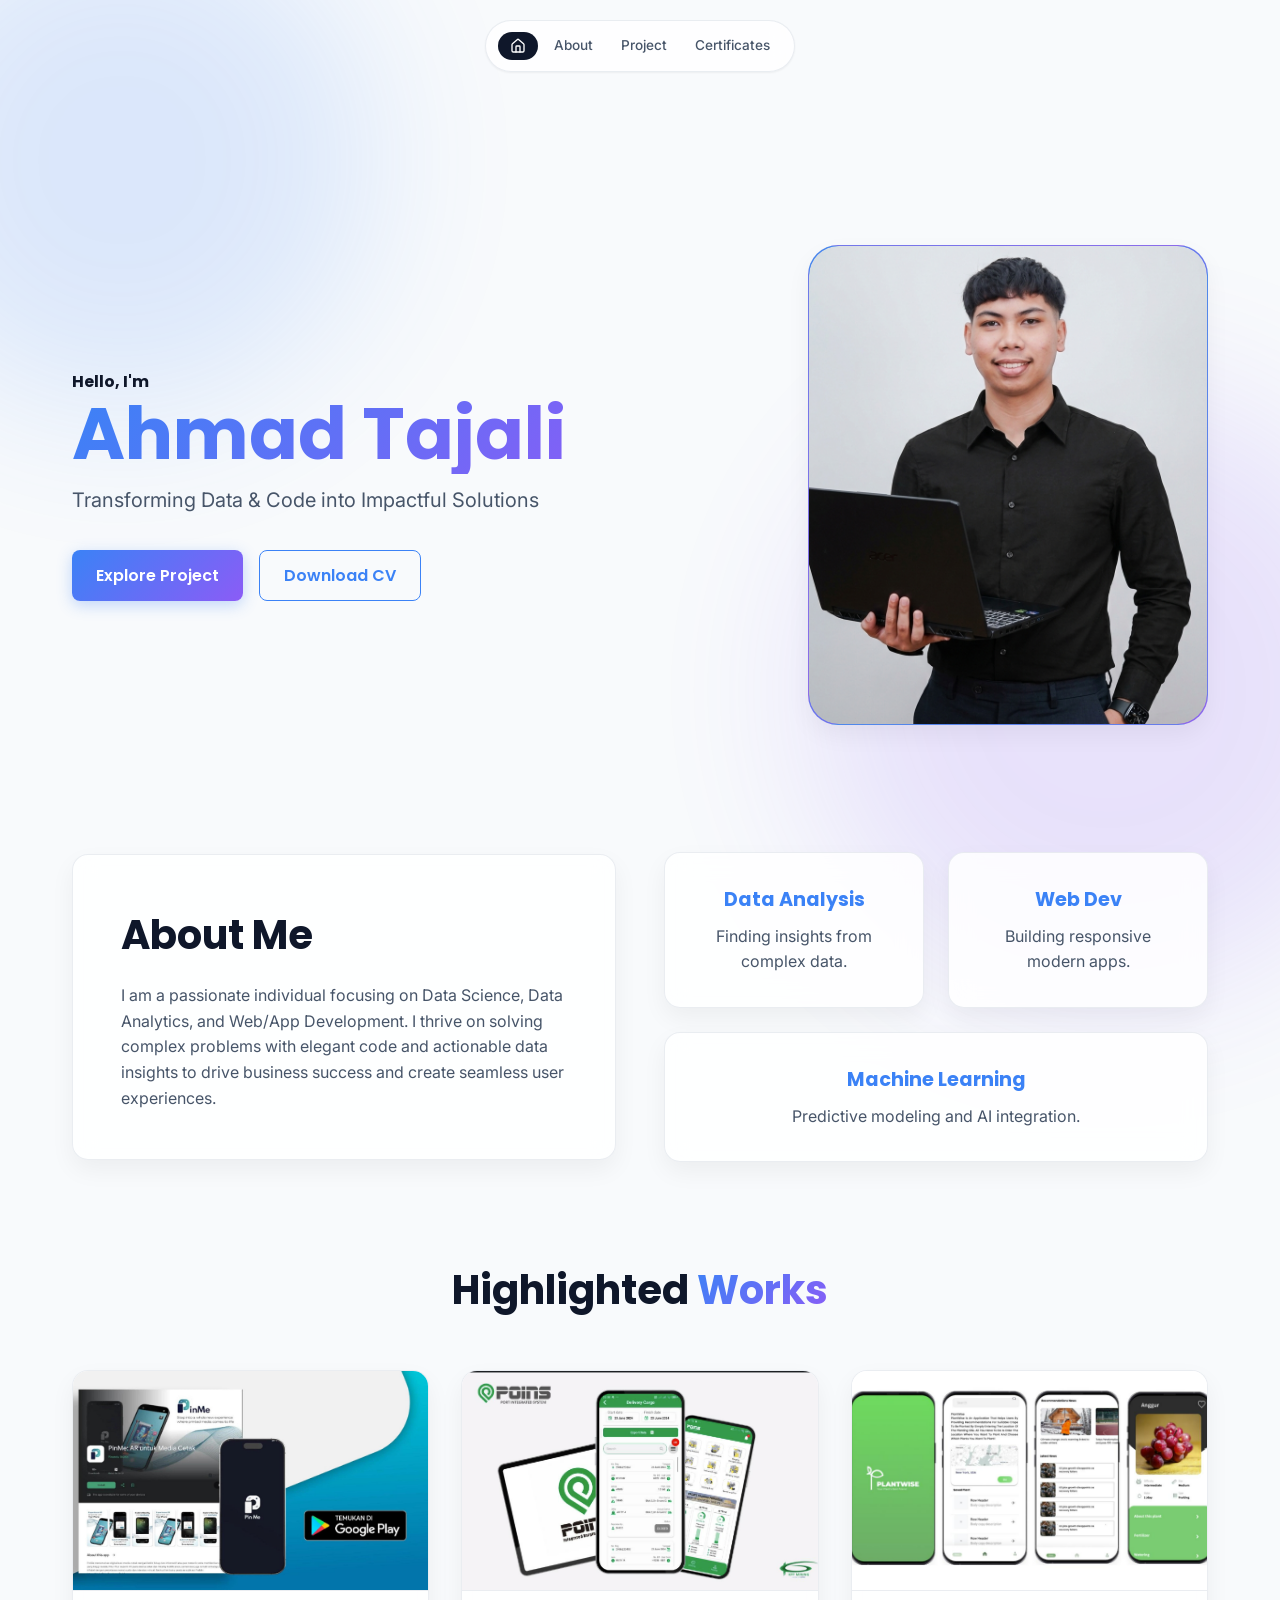
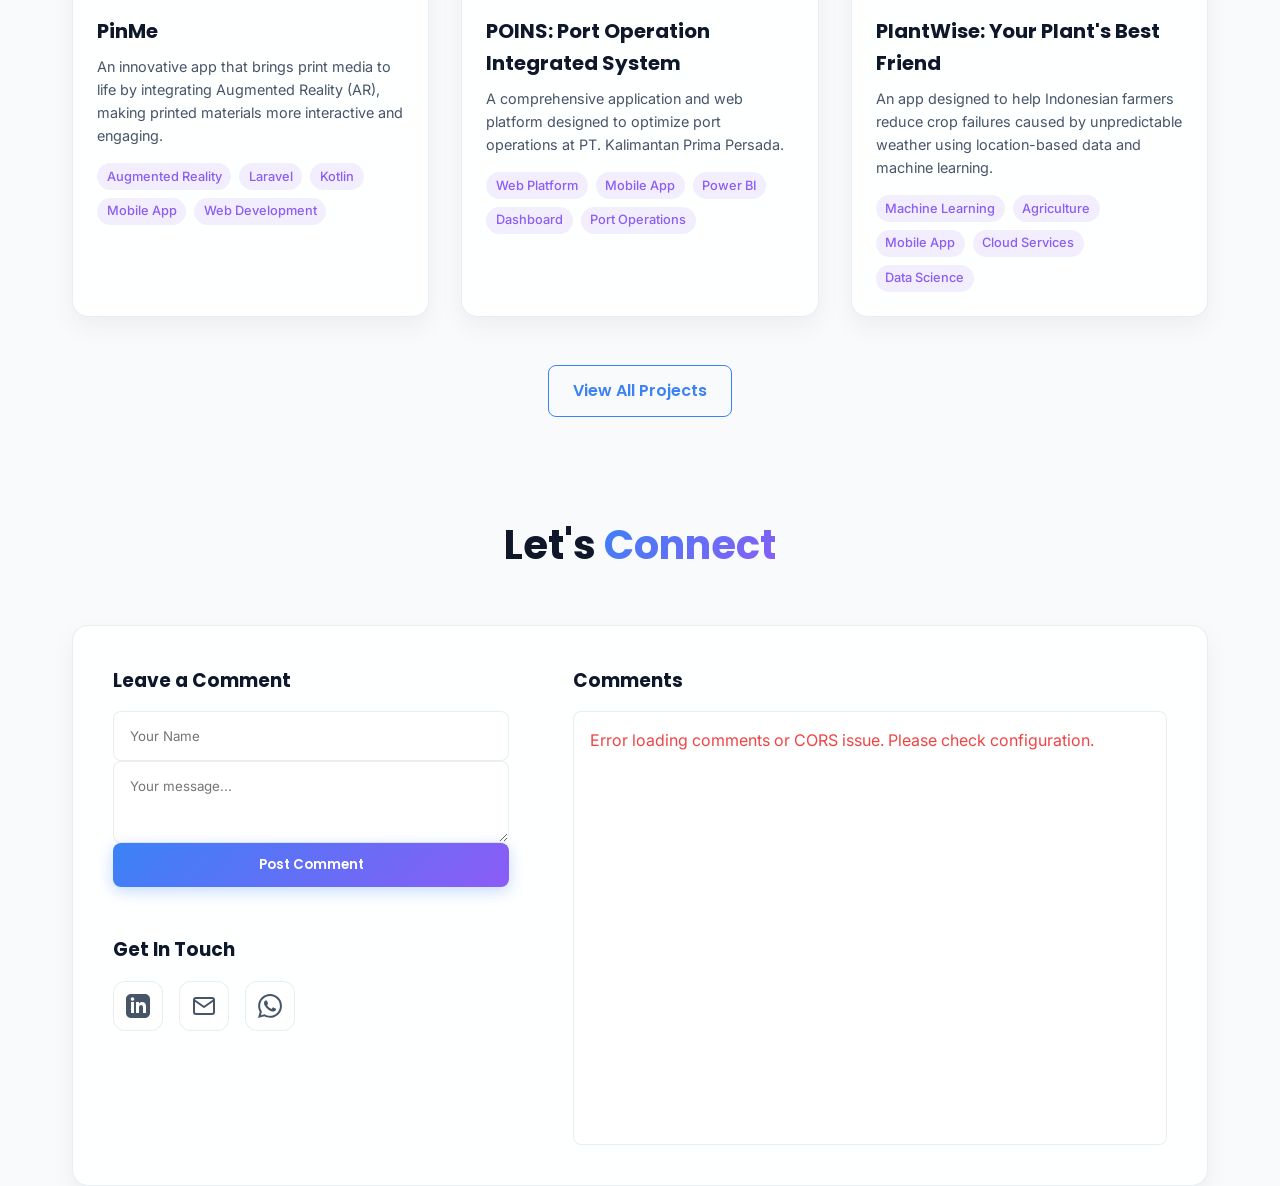
==== commit 33b058b9: "Update index.html" ====
--- a/index.html
+++ b/index.html
@@ -38,7 +38,7 @@
             </div>
             <div class="hero-image-container">
                 <div class="hero-image-placeholder glass-panel">
-                    <img src="content/img/Kemeja 2.png" alt="Foto Profil Ahmad Tajali" style="width: 100%; height: 100%; object-fit: cover; border-radius: inherit;">
+                    <img src="content/Kemeja 2.png" alt="Foto Profil Ahmad Tajali" style="width: 100%; height: 100%; object-fit: cover; border-radius: inherit;">
                 </div>
             </div>
         </section>
